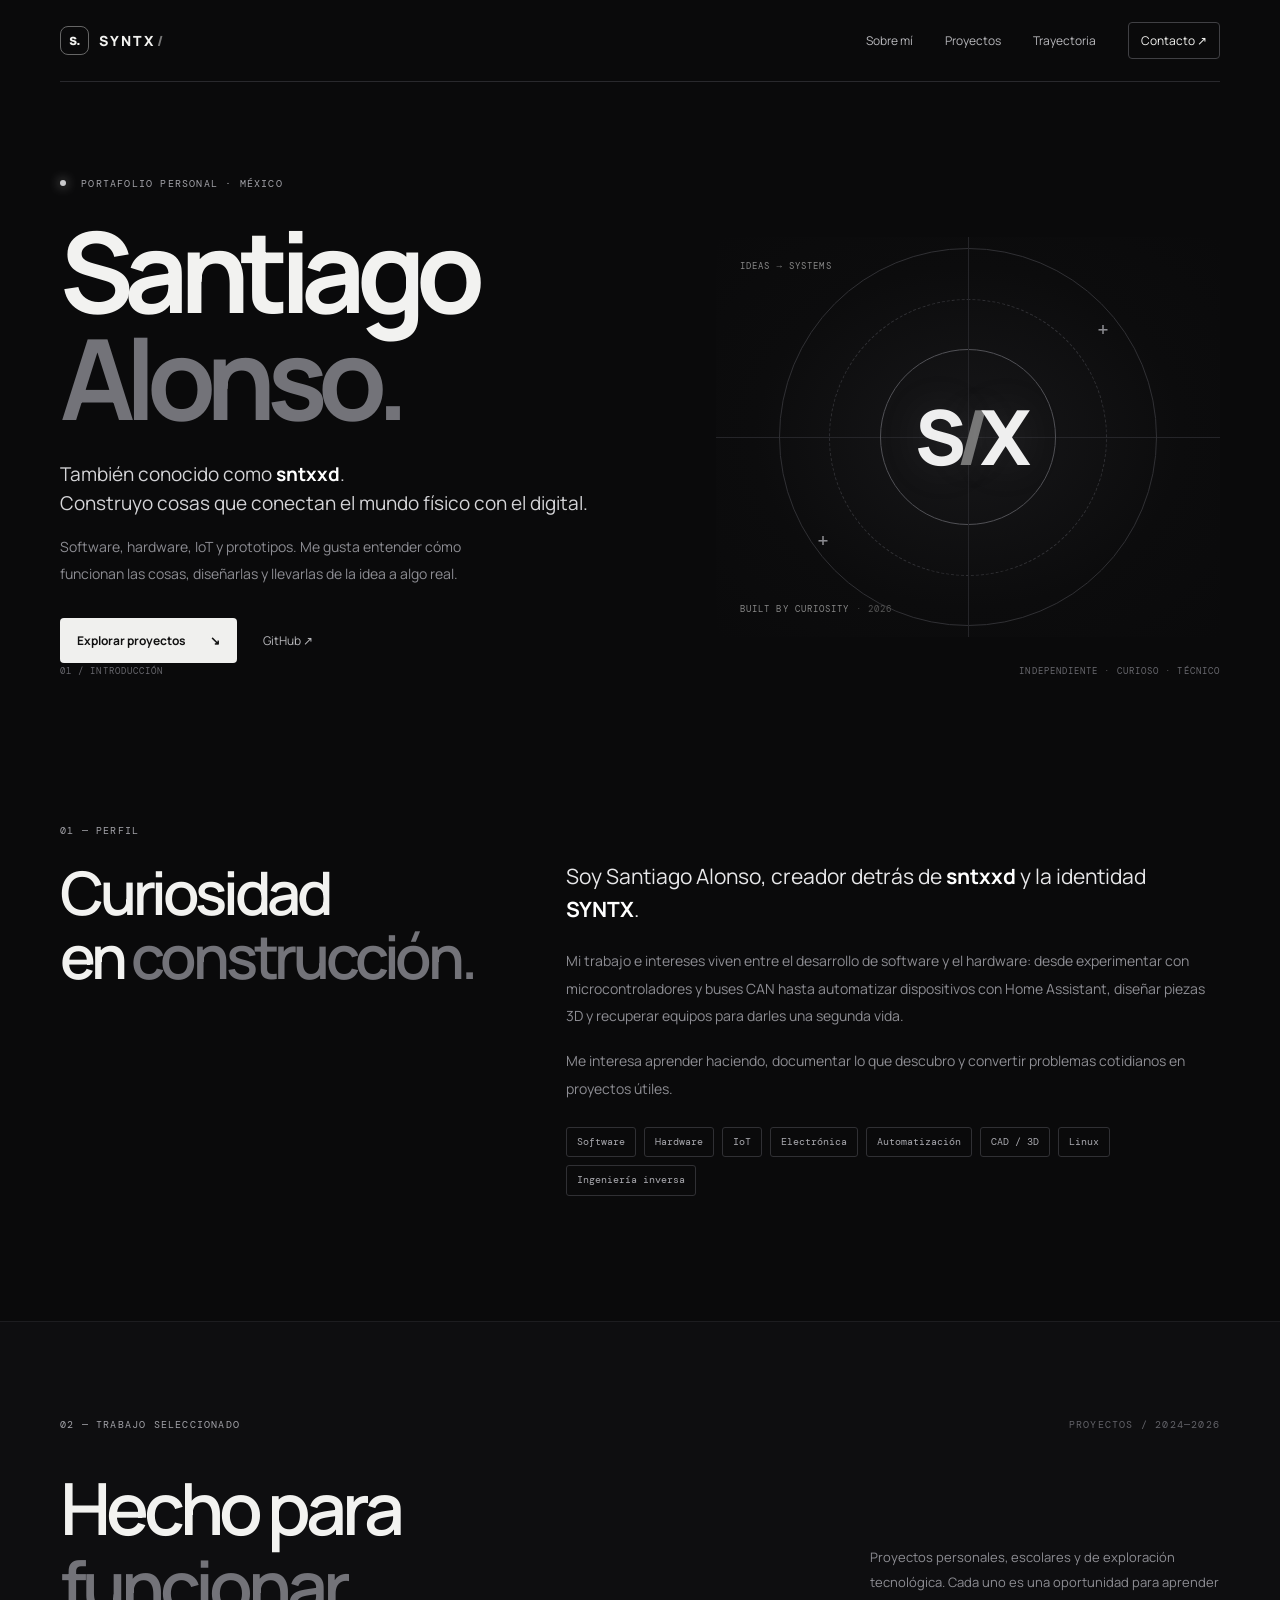
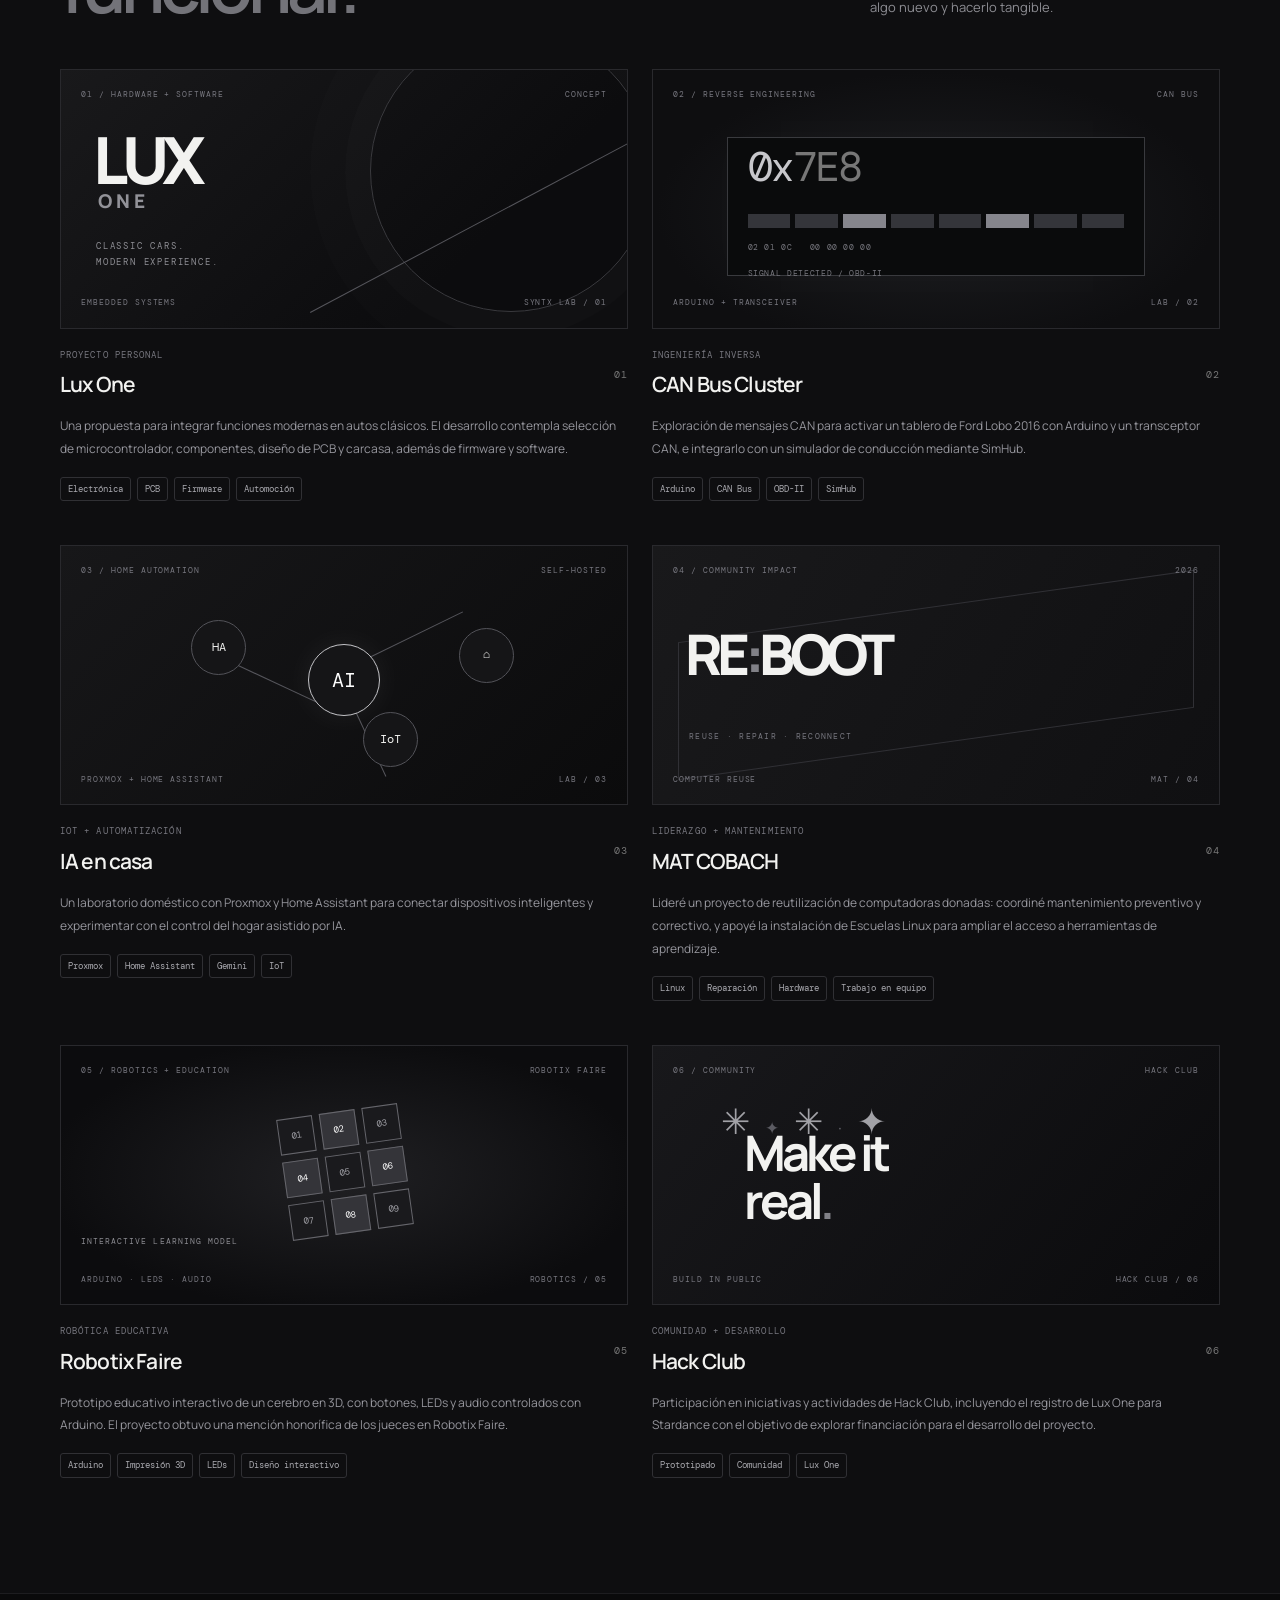
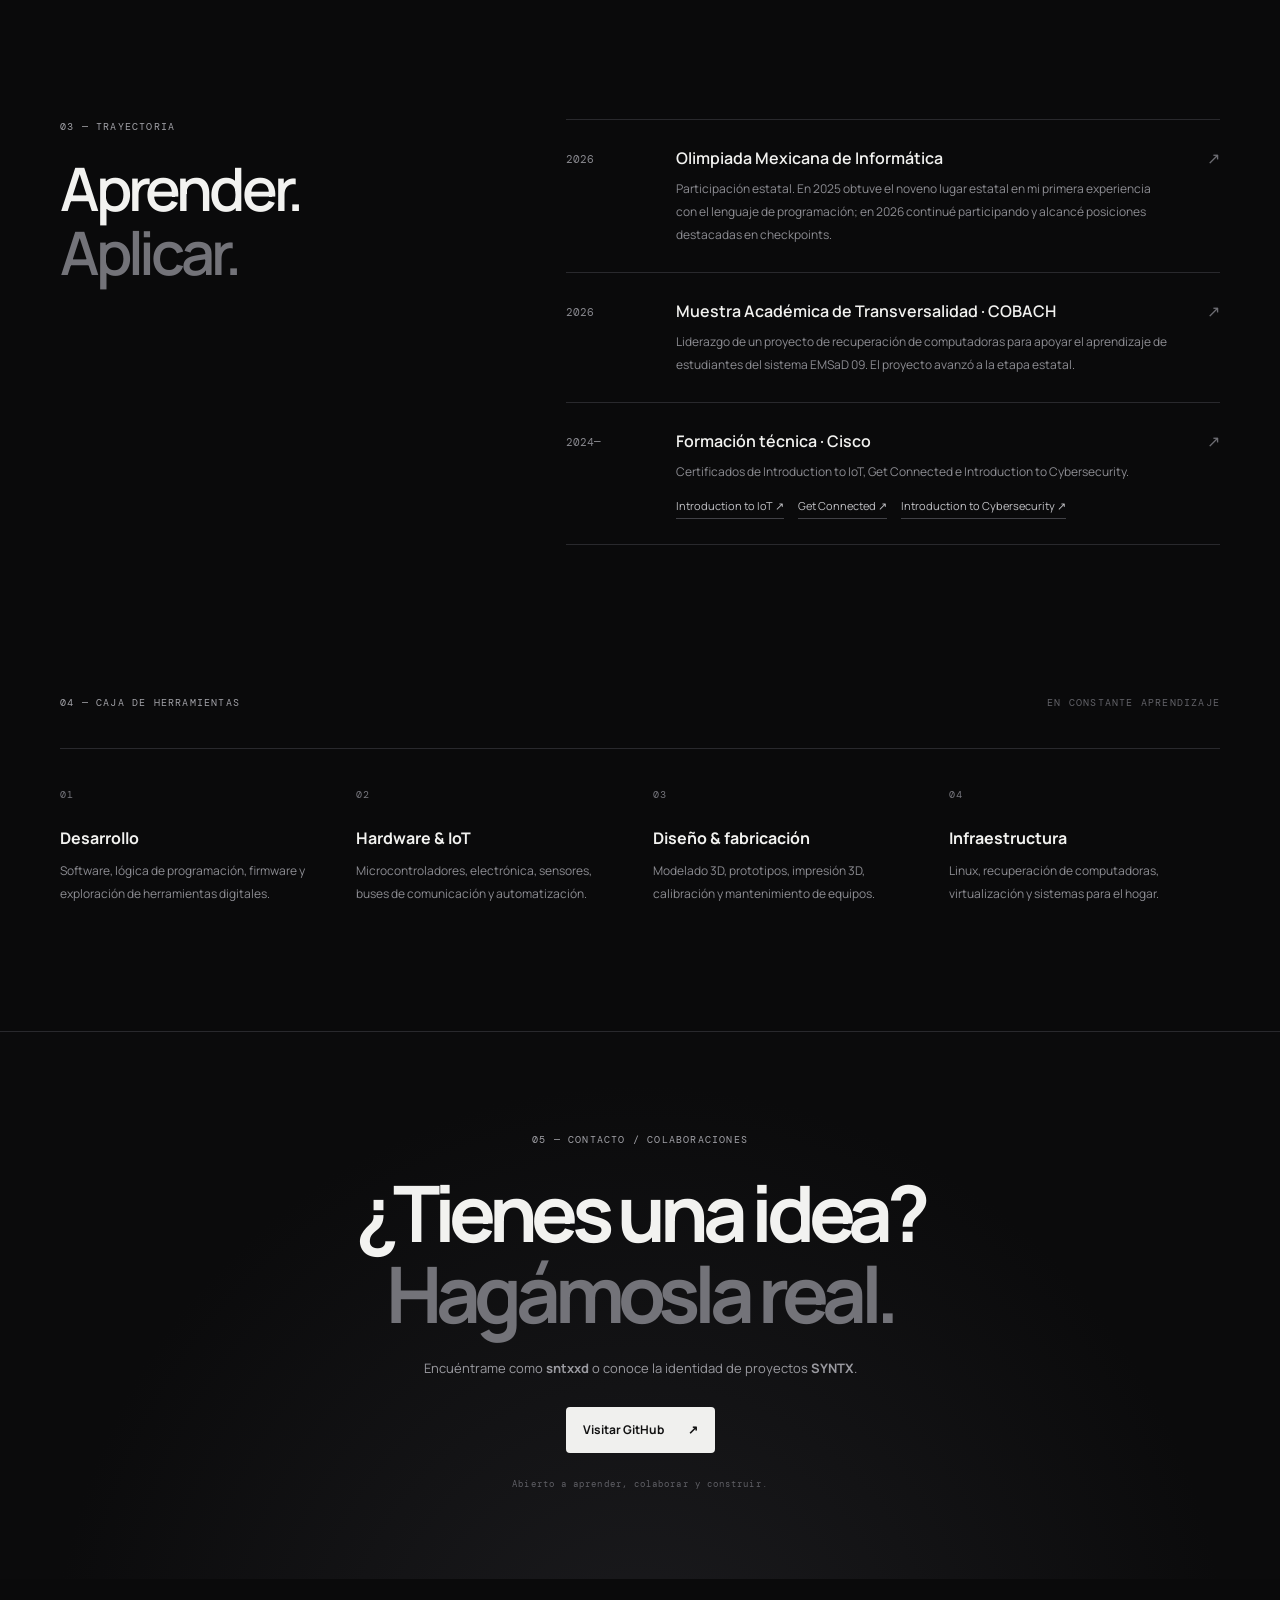
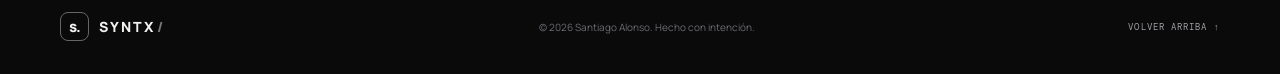
==== index.html @ 186874f9 "Add files via upload" ====
<!doctype html>
<html lang="es-MX">
<head>
  <meta charset="utf-8">
  <meta name="viewport" content="width=device-width, initial-scale=1">
  <meta name="theme-color" content="#0a0a0b">
  <meta name="color-scheme" content="dark">
  <title>Santiago Alonso — SNTXXD · SYNTX | Tecnología, software y hardware</title>
  <meta name="description" content="Portafolio oficial de Santiago Alonso, conocido como sntxxd y fundador de SYNTX. Proyectos de desarrollo, IoT, electrónica, hardware, impresión 3D, automatización e ingeniería inversa.">
  <meta name="keywords" content="Santiago Alonso, Santiago Alonso México, sntxxd, SYNTX, portafolio Santiago Alonso, desarrollador, IoT, electrónica, hardware, software, impresión 3D, ingeniería inversa, Lux One, Hack Club, Olimpiada Mexicana de Informática">
  <meta name="author" content="Santiago Alonso">
  <meta name="robots" content="index, follow, max-image-preview:large">
  <meta property="og:type" content="website">
  <meta property="og:locale" content="es_MX">
  <meta property="og:title" content="Santiago Alonso — SNTXXD · SYNTX">
  <meta property="og:description" content="Proyectos de software, hardware, IoT, electrónica, automatización e impresión 3D.">
  <meta property="og:image" content="assets/mat-cobach.jpg">
  <meta name="twitter:card" content="summary_large_image">
  <link rel="icon" href="favicon.svg" type="image/svg+xml">
  <link rel="stylesheet" href="styles.css">
  <script type="application/ld+json">
  {
    "@context": "https://schema.org",
    "@type": "Person",
    "name": "Santiago Alonso",
    "alternateName": ["sntxxd", "SNTXXD"],
    "description": "Creador y desarrollador interesado en software, hardware, IoT, electrónica, automatización, impresión 3D e ingeniería inversa. Asociado con la marca SYNTX.",
    "knowsAbout": ["Desarrollo de software", "Hardware", "Internet of Things", "Electrónica", "Automatización", "Impresión 3D", "Diseño 3D", "Ingeniería inversa", "Ciberseguridad", "Linux", "Home Assistant"],
    "sameAs": ["https://github.com/sntxxd"]
  }
  </script>
</head>
<body>
  <a class="skip-link" href="#contenido">Saltar al contenido</a>
  <header class="topbar wrap">
    <a class="brand" href="#inicio" aria-label="SYNTX, inicio"><span class="brand-mark">s.</span><span>SYNTX<span class="brand-dot">/</span></span></a>
    <nav aria-label="Navegación principal">
      <a href="#sobre-mi">Sobre mí</a><a href="#proyectos">Proyectos</a><a href="#trayectoria">Trayectoria</a><a href="#contacto" class="nav-contact">Contacto <span aria-hidden="true">↗</span></a>
    </nav>
  </header>

  <main id="contenido">
    <section class="hero wrap" id="inicio">
      <div class="hero-copy">
        <p class="eyebrow"><span class="status-dot"></span> PORTAFOLIO PERSONAL · MÉXICO</p>
        <h1>Santiago<br><span>Alonso.</span></h1>
        <p class="hero-subtitle">También conocido como <strong>sntxxd</strong>.<br>Construyo cosas que conectan el mundo físico con el digital.</p>
        <p class="hero-description">Software, hardware, IoT y prototipos. Me gusta entender cómo funcionan las cosas, diseñarlas y llevarlas de la idea a algo real.</p>
        <div class="hero-actions"><a class="button button-light" href="#proyectos">Explorar proyectos <span aria-hidden="true">↘</span></a><a class="text-link" href="https://github.com/sntxxd" target="_blank" rel="me noopener noreferrer">GitHub <span aria-hidden="true">↗</span></a></div>
      </div>
      <div class="hero-art" aria-label="Identidad visual de SYNTX" role="img">
        <div class="orbit orbit-one"></div><div class="orbit orbit-two"></div><div class="orbit orbit-three"></div>
        <div class="hero-monogram">S<span>/</span>X</div><div class="art-label label-top">IDEAS → SYSTEMS</div><div class="art-label label-bottom">BUILT BY CURIOSITY<span> · 2026</span></div><div class="crosshair crosshair-a">+</div><div class="crosshair crosshair-b">+</div>
      </div>
      <div class="hero-index"><span>01 / INTRODUCCIÓN</span><span>INDEPENDIENTE · CURIOSO · TÉCNICO</span></div>
    </section>

    <section class="section wrap" id="sobre-mi">
      <div class="section-heading"><p class="eyebrow">01 — PERFIL</p><h2>Curiosidad<br>en <span>construcción.</span></h2></div>
      <div class="about-content"><p class="lead">Soy Santiago Alonso, creador detrás de <strong>sntxxd</strong> y la identidad <strong>SYNTX</strong>.</p><p>Mi trabajo e intereses viven entre el desarrollo de software y el hardware: desde experimentar con microcontroladores y buses CAN hasta automatizar dispositivos con Home Assistant, diseñar piezas 3D y recuperar equipos para darles una segunda vida.</p><p>Me interesa aprender haciendo, documentar lo que descubro y convertir problemas cotidianos en proyectos útiles.</p><div class="skill-tags"><span>Software</span><span>Hardware</span><span>IoT</span><span>Electrónica</span><span>Automatización</span><span>CAD / 3D</span><span>Linux</span><span>Ingeniería inversa</span></div></div>
    </section>

    <section class="section projects-section" id="proyectos">
      <div class="wrap">
        <div class="section-topline"><p class="eyebrow">02 — TRABAJO SELECCIONADO</p><span class="muted">PROYECTOS / 2024—2026</span></div>
        <div class="projects-intro"><h2>Hecho para<br><span>funcionar.</span></h2><p>Proyectos personales, escolares y de exploración tecnológica. Cada uno es una oportunidad para aprender algo nuevo y hacerlo tangible.</p></div>
        <div class="project-grid">
          <article class="project-card project-featured"><div class="project-visual lux-visual"><div class="visual-top"><span>01 / HARDWARE + SOFTWARE</span><span>CONCEPT</span></div><div class="lux-wordmark">LUX<span>ONE</span></div><div class="lux-line"></div><p>CLASSIC CARS.<br>MODERN EXPERIENCE.</p><div class="visual-bottom"><span>EMBEDDED SYSTEMS</span><span>SYNTX LAB / 01</span></div></div><div class="project-meta"><div><p class="project-type">PROYECTO PERSONAL</p><h3>Lux One</h3></div><span class="project-number">01</span></div><p>Una propuesta para integrar funciones modernas en autos clásicos. El desarrollo contempla selección de microcontrolador, componentes, diseño de PCB y carcasa, además de firmware y software.</p><div class="project-tags"><span>Electrónica</span><span>PCB</span><span>Firmware</span><span>Automoción</span></div></article>
          <article class="project-card"><div class="project-visual can-visual"><div class="visual-top"><span>02 / REVERSE ENGINEERING</span><span>CAN BUS</span></div><div class="can-screen"><div class="can-big">0x<span>7E8</span></div><div class="can-row"><i></i><i></i><i></i><i></i><i></i><i></i><i></i><i></i></div><div class="can-data">02 01 0C&nbsp;&nbsp; 00 00 00 00</div><div class="can-caption">SIGNAL DETECTED / OBD-II</div></div><div class="visual-bottom"><span>ARDUINO + TRANSCEIVER</span><span>LAB / 02</span></div></div><div class="project-meta"><div><p class="project-type">INGENIERÍA INVERSA</p><h3>CAN Bus Cluster</h3></div><span class="project-number">02</span></div><p>Exploración de mensajes CAN para activar un tablero de Ford Lobo 2016 con Arduino y un transceptor CAN, e integrarlo con un simulador de conducción mediante SimHub.</p><div class="project-tags"><span>Arduino</span><span>CAN Bus</span><span>OBD-II</span><span>SimHub</span></div></article>
          <article class="project-card"><div class="project-visual home-visual"><div class="visual-top"><span>03 / HOME AUTOMATION</span><span>SELF-HOSTED</span></div><div class="home-diagram"><div class="node node-main">AI</div><div class="node node-a">HA</div><div class="node node-b">⌂</div><div class="node node-c">IoT</div><div class="wire wire-a"></div><div class="wire wire-b"></div><div class="wire wire-c"></div></div><div class="visual-bottom"><span>PROXMOX + HOME ASSISTANT</span><span>LAB / 03</span></div></div><div class="project-meta"><div><p class="project-type">IOT + AUTOMATIZACIÓN</p><h3>IA en casa</h3></div><span class="project-number">03</span></div><p>Un laboratorio doméstico con Proxmox y Home Assistant para conectar dispositivos inteligentes y experimentar con el control del hogar asistido por IA.</p><div class="project-tags"><span>Proxmox</span><span>Home Assistant</span><span>Gemini</span><span>IoT</span></div></article>
          <article class="project-card"><div class="project-visual refurb-visual"><div class="visual-top"><span>04 / COMMUNITY IMPACT</span><span>2026</span></div><div class="refurb-type">RE<span>:</span>BOOT</div><div class="refurb-sub">REUSE · REPAIR · RECONNECT</div><div class="visual-bottom"><span>COMPUTER REUSE</span><span>MAT / 04</span></div></div><div class="project-meta"><div><p class="project-type">LIDERAZGO + MANTENIMIENTO</p><h3>MAT COBACH</h3></div><span class="project-number">04</span></div><p>Lideré un proyecto de reutilización de computadoras donadas: coordiné mantenimiento preventivo y correctivo, y apoyé la instalación de Escuelas Linux para ampliar el acceso a herramientas de aprendizaje.</p><div class="project-tags"><span>Linux</span><span>Reparación</span><span>Hardware</span><span>Trabajo en equipo</span></div></article>
          <article class="project-card"><div class="project-visual robot-visual"><div class="visual-top"><span>05 / ROBOTICS + EDUCATION</span><span>ROBOTIX FAIRE</span></div><div class="brain-grid"><span>01</span><span>02</span><span>03</span><span>04</span><span>05</span><span>06</span><span>07</span><span>08</span><span>09</span></div><div class="robot-caption">INTERACTIVE LEARNING MODEL</div><div class="visual-bottom"><span>ARDUINO · LEDS · AUDIO</span><span>ROBOTICS / 05</span></div></div><div class="project-meta"><div><p class="project-type">ROBÓTICA EDUCATIVA</p><h3>Robotix Faire</h3></div><span class="project-number">05</span></div><p>Prototipo educativo interactivo de un cerebro en 3D, con botones, LEDs y audio controlados con Arduino. El proyecto obtuvo una mención honorífica de los jueces en Robotix Faire.</p><div class="project-tags"><span>Arduino</span><span>Impresión 3D</span><span>LEDs</span><span>Diseño interactivo</span></div></article>
          <article class="project-card"><div class="project-visual stardance-visual"><div class="visual-top"><span>06 / COMMUNITY</span><span>HACK CLUB</span></div><div class="starfield">✳<span>✦</span>✳<span>·</span>✦</div><div class="stardance-title">Make it<br>real<span>.</span></div><div class="visual-bottom"><span>BUILD IN PUBLIC</span><span>HACK CLUB / 06</span></div></div><div class="project-meta"><div><p class="project-type">COMUNIDAD + DESARROLLO</p><h3>Hack Club</h3></div><span class="project-number">06</span></div><p>Participación en iniciativas y actividades de Hack Club, incluyendo el registro de Lux One para Stardance con el objetivo de explorar financiación para el desarrollo del proyecto.</p><div class="project-tags"><span>Prototipado</span><span>Comunidad</span><span>Lux One</span></div></article>
        </div>
      </div>
    </section>

    <section class="section wrap" id="trayectoria">
      <div class="section-heading"><p class="eyebrow">03 — TRAYECTORIA</p><h2>Aprender.<br><span>Aplicar.</span></h2></div>
      <div class="timeline">
        <article class="timeline-item"><time>2026</time><div><h3>Olimpiada Mexicana de Informática</h3><p>Participación estatal. En 2025 obtuve el noveno lugar estatal en mi primera experiencia con el lenguaje de programación; en 2026 continué participando y alcancé posiciones destacadas en checkpoints.</p></div><span class="timeline-mark">↗</span></article>
        <article class="timeline-item"><time>2026</time><div><h3>Muestra Académica de Transversalidad · COBACH</h3><p>Liderazgo de un proyecto de recuperación de computadoras para apoyar el aprendizaje de estudiantes del sistema EMSaD 09. El proyecto avanzó a la etapa estatal.</p></div><span class="timeline-mark">↗</span></article>
        <article class="timeline-item"><time>2024—</time><div><h3>Formación técnica · Cisco</h3><p>Certificados de Introduction to IoT, Get Connected e Introduction to Cybersecurity.</p><div class="certificate-links"><a href="assets/certificates/cisco-introduction-to-iot.pdf" target="_blank" rel="noopener">Introduction to IoT ↗</a><a href="assets/certificates/cisco-get-connected.pdf" target="_blank" rel="noopener">Get Connected ↗</a><a href="assets/certificates/cisco-introduction-to-cybersecurity.pdf" target="_blank" rel="noopener">Introduction to Cybersecurity ↗</a></div></div><span class="timeline-mark">↗</span></article>
      </div>
    </section>

    <section class="section wrap capabilities" id="enfoque"><div class="section-topline"><p class="eyebrow">04 — CAJA DE HERRAMIENTAS</p><span class="muted">EN CONSTANTE APRENDIZAJE</span></div><div class="capability-grid"><div><span class="cap-number">01</span><h3>Desarrollo</h3><p>Software, lógica de programación, firmware y exploración de herramientas digitales.</p></div><div><span class="cap-number">02</span><h3>Hardware & IoT</h3><p>Microcontroladores, electrónica, sensores, buses de comunicación y automatización.</p></div><div><span class="cap-number">03</span><h3>Diseño & fabricación</h3><p>Modelado 3D, prototipos, impresión 3D, calibración y mantenimiento de equipos.</p></div><div><span class="cap-number">04</span><h3>Infraestructura</h3><p>Linux, recuperación de computadoras, virtualización y sistemas para el hogar.</p></div></div></section>

    <section class="contact-section" id="contacto"><div class="wrap contact-inner"><p class="eyebrow">05 — CONTACTO / COLABORACIONES</p><h2>¿Tienes una idea?<br><span>Hagámosla real.</span></h2><p>Encuéntrame como <strong>sntxxd</strong> o conoce la identidad de proyectos <strong>SYNTX</strong>.</p><a class="button button-light" href="https://github.com/sntxxd" target="_blank" rel="me noopener noreferrer">Visitar GitHub <span aria-hidden="true">↗</span></a><p class="contact-note">Abierto a aprender, colaborar y construir.</p></div></section>
  </main>
  <footer class="footer wrap"><a class="brand" href="#inicio"><span class="brand-mark">s.</span><span>SYNTX<span class="brand-dot">/</span></span></a><p>© <span id="year">2026</span> Santiago Alonso. Hecho con intención.</p><a href="#inicio" class="back-top">VOLVER ARRIBA ↑</a></footer>
  <script src="script.js" defer></script>
</body>
</html>
---- styles.css ----
@import url('https://fonts.googleapis.com/css2?family=DM+Mono:wght@400;500&family=Manrope:wght@400;500;600;700;800&display=swap');
:root{--bg:#0a0a0b;--panel:#111113;--panel2:#161618;--line:#29292d;--text:#f2f2f0;--muted:#8d8d93;--soft:#b8b8bc;--white:#fff;--mono:'DM Mono',monospace;--sans:'Manrope',Arial,sans-serif;--max:1160px}*{box-sizing:border-box}html{scroll-behavior:smooth;scroll-padding-top:88px}body{margin:0;background:var(--bg);color:var(--text);font-family:var(--sans);line-height:1.65;-webkit-font-smoothing:antialiased}a{color:inherit;text-decoration:none}a:focus-visible{outline:2px solid #fff;outline-offset:5px}.wrap{width:min(var(--max),calc(100% - 64px));margin-inline:auto}.skip-link{position:absolute;left:-9999px;top:0;background:#fff;color:#000;padding:10px}.skip-link:focus{left:12px;z-index:100}.topbar{height:82px;display:flex;align-items:center;justify-content:space-between;border-bottom:1px solid var(--line)}.brand{display:inline-flex;align-items:center;gap:10px;font-weight:800;letter-spacing:.14em;font-size:14px}.brand-mark{display:grid;place-items:center;width:29px;height:29px;border:1px solid #666;border-radius:8px;font-size:15px;letter-spacing:-.08em}.brand-dot{color:#777;margin-left:2px}.topbar nav{display:flex;align-items:center;gap:32px;font-size:12px;color:var(--soft)}.topbar nav a{transition:color .2s}.topbar nav a:hover,.text-link:hover,.certificate-links a:hover{color:#fff}.topbar .nav-contact{border:1px solid #404044;border-radius:4px;padding:8px 12px;color:var(--text)}.hero{min-height:610px;padding-top:94px;position:relative;display:grid;grid-template-columns:1.1fr .9fr;align-items:center;gap:40px}.hero-copy{position:relative;z-index:2;padding-bottom:35px}.eyebrow,.muted,.hero-index,.art-label,.visual-top,.visual-bottom,.project-type,.project-number,.cap-number,.back-top,.contact-note{font-family:var(--mono);font-size:10px;letter-spacing:.12em}.eyebrow{color:#a2a2a8;margin:0 0 24px}.status-dot{display:inline-block;width:6px;height:6px;border-radius:50%;background:#c9c9cb;margin:0 8px 1px 0;box-shadow:0 0 12px #aaa}.hero h1{font-size:clamp(64px,9vw,112px);letter-spacing:-.085em;line-height:.96;margin:0 0 28px;font-weight:700}.hero h1 span,.section h2 span,.contact-inner h2 span{color:#737379}.hero-subtitle{font-size:19px;line-height:1.55;color:#d4d4d7;margin:0 0 16px}.hero-subtitle strong{color:#fff}.hero-description{max-width:440px;color:var(--muted);font-size:14px;line-height:1.9;margin:0}.hero-actions{display:flex;align-items:center;gap:26px;margin-top:30px}.button{display:inline-flex;align-items:center;gap:24px;padding:13px 17px;border-radius:4px;font-size:12px;font-weight:700;transition:transform .2s,background .2s}.button:hover{transform:translateY(-2px)}.button-light{background:#f0f0ee;color:#111}.button-light:hover{background:#fff}.text-link{font-size:12px;color:#b9b9bd}.hero-art{height:400px;position:relative;display:grid;place-items:center;overflow:hidden;background:radial-gradient(ellipse at center,#171719 0%,#0c0c0d 60%,#0a0a0b 100%)}.hero-art:before,.hero-art:after{content:'';position:absolute;background:#252529}.hero-art:before{height:1px;left:0;right:0;top:50%}.hero-art:after{width:1px;top:0;bottom:0;left:50%}.orbit{position:absolute;border:1px solid #303034;border-radius:50%;aspect-ratio:1}.orbit-one{width:75%}.orbit-two{width:55%;border-style:dashed;animation:spin 70s linear infinite}.orbit-three{width:35%;border-color:#515156}.hero-monogram{font-size:76px;letter-spacing:-.13em;font-weight:800;z-index:1;color:#efefef;text-shadow:0 0 45px #aaa2}.hero-monogram span{color:#777}.art-label{position:absolute;color:#888;z-index:2;font-size:9px}.label-top{top:22px;left:24px}.label-bottom{bottom:20px;left:24px}.label-bottom span{color:#555}.crosshair{position:absolute;color:#8a8a90;font-family:var(--mono);font-size:20px}.crosshair-a{top:19%;right:22%}.crosshair-b{bottom:20%;left:20%}.hero-index{position:absolute;bottom:20px;left:0;right:0;display:flex;justify-content:space-between;color:#68686e;font-size:9px}.section{padding-top:125px;padding-bottom:125px;display:grid;grid-template-columns:.8fr 1.2fr;gap:70px}.section-heading h2,.projects-intro h2{font-size:clamp(40px,5vw,60px);letter-spacing:-.07em;line-height:1.07;margin:0;font-weight:600}.section-heading .eyebrow{margin-bottom:20px}.about-content{padding-top:37px;max-width:660px}.about-content p{color:var(--muted);font-size:14px;line-height:1.95;margin:0 0 18px}.about-content .lead{font-size:21px;line-height:1.55;color:#e7e7e9;margin-bottom:22px}.about-content strong{color:#fff}.skill-tags,.project-tags{display:flex;flex-wrap:wrap;gap:8px;margin-top:25px}.skill-tags span,.project-tags span{border:1px solid #303034;border-radius:3px;padding:6px 10px;font-family:var(--mono);font-size:10px;color:#a9a9af}.projects-section{display:block;padding-top:95px;padding-bottom:115px;background:#0e0e10;border-top:1px solid #1d1d20;border-bottom:1px solid #1d1d20}.section-topline{display:flex;justify-content:space-between;align-items:center;margin-bottom:36px}.section-topline .eyebrow{margin:0}.muted{color:#626268}.projects-intro{display:flex;justify-content:space-between;align-items:end;gap:40px;margin-bottom:45px}.projects-intro h2{font-size:clamp(48px,6vw,72px)}.projects-intro p{max-width:350px;color:var(--muted);font-size:13px;line-height:1.9;margin:0 0 4px}.project-grid{display:grid;grid-template-columns:repeat(2,minmax(0,1fr));gap:44px 24px}.project-card{min-width:0}.project-visual{height:260px;background:#141416;border:1px solid #29292d;position:relative;overflow:hidden;padding:18px 20px;display:flex;flex-direction:column;justify-content:space-between}.visual-top,.visual-bottom{display:flex;justify-content:space-between;gap:10px;color:#77777f;font-size:8px;position:relative;z-index:2}.lux-visual{background:linear-gradient(135deg,#19191b,#0c0c0e 72%)}.lux-visual:before{content:'';position:absolute;width:280px;height:280px;border:1px solid #3a3a3e;border-radius:50%;right:-25px;top:-40px;box-shadow:0 0 0 25px #ffffff03,0 0 0 60px #ffffff02}.lux-wordmark{font-size:65px;font-weight:800;letter-spacing:-.1em;margin-left:12px;line-height:1}.lux-wordmark span{font-size:19px;letter-spacing:.2em;display:block;color:#929298;margin-left:5px}.lux-visual>p{font-family:var(--mono);font-size:9px;letter-spacing:.2em;line-height:1.8;color:#8e8e94;margin:0 0 0 15px}.lux-line{position:absolute;left:40%;right:-10%;height:1px;top:58%;background:#55555b;transform:rotate(-28deg)}.project-meta{display:flex;align-items:center;justify-content:space-between;margin-top:19px}.project-type{color:#77777f;font-size:9px;margin:0 0 5px}.project-meta h3{font-size:21px;letter-spacing:-.04em;margin:0;font-weight:600}.project-number{color:#777;font-size:10px}.project-card>p{font-size:12px;line-height:1.9;color:#96969d;margin:13px 0 0}.project-tags{margin-top:16px;gap:6px}.project-tags span{font-size:9px;padding:4px 7px}.can-visual{background:radial-gradient(ellipse at 50% 55%,#1c1d20,#0e0e10 70%)}.can-screen{position:absolute;left:13%;right:13%;top:26%;bottom:20%;border:1px solid #393a3e;background:#0a0b0c;padding:20px;display:flex;flex-direction:column;justify-content:center;gap:13px;box-shadow:0 0 35px #ffffff05}.can-big{font-family:var(--mono);font-size:42px;letter-spacing:-.06em;color:#c7c7cb}.can-big span{color:#777}.can-row{display:flex;gap:5px}.can-row i{height:14px;flex:1;background:#34353a}.can-row i:nth-child(3n){background:#85858c}.can-data,.can-caption{font-family:var(--mono);font-size:8px;color:#77777e;letter-spacing:.08em}.home-visual{background:linear-gradient(135deg,#171719,#0b0b0c)}.home-diagram{position:absolute;inset:40px 0 30px;display:grid;place-items:center}.node{position:absolute;width:55px;height:55px;border:1px solid #535359;border-radius:50%;display:grid;place-items:center;background:#151517;font-family:var(--mono);font-size:12px;z-index:2}.node-main{width:72px;height:72px;border-color:#c3c3c7;color:#fff;font-size:20px;box-shadow:0 0 30px #ffffff10}.node-a{top:18%;left:23%}.node-b{top:22%;right:20%}.node-c{bottom:4%;right:37%}.wire{position:absolute;height:1px;background:#55555b;transform-origin:left center}.wire-a{width:115px;top:41%;left:31%;transform:rotate(25deg)}.wire-b{width:120px;top:41%;left:52%;transform:rotate(-26deg)}.wire-c{width:85px;top:60%;left:51%;transform:rotate(65deg)}.refurb-visual{background:linear-gradient(120deg,#19191b,#101012)}.refurb-visual:after{content:'';position:absolute;inset:60px 25px;border:1px solid #303035;transform:skewY(-8deg)}.refurb-type{font-size:56px;font-weight:800;letter-spacing:-.1em;z-index:1;margin-left:12px}.refurb-type span,.stardance-title span{color:#818187}.refurb-sub{font-family:var(--mono);font-size:8px;letter-spacing:.16em;color:#77777f;z-index:1;margin-left:16px}.robot-visual{background:radial-gradient(ellipse at center,#202023,#0c0c0e 75%)}.brain-grid{display:grid;grid-template-columns:repeat(3,36px);gap:7px;align-self:center;position:absolute;top:25%;left:calc(50% - 60px);transform:rotate(-8deg)}.brain-grid span{width:36px;height:36px;border:1px solid #66666c;display:grid;place-items:center;font-family:var(--mono);font-size:9px;color:#a4a4aa;background:#1a1a1d}.brain-grid span:nth-child(2n){background:#343439;color:#fff}.robot-caption{position:absolute;left:20px;bottom:56px;font-family:var(--mono);font-size:8px;letter-spacing:.13em;color:#8b8b91}.stardance-visual{background:linear-gradient(130deg,#18181b,#0b0b0d)}.starfield{position:absolute;left:12%;top:18%;font-size:35px;color:#a1a1a6;letter-spacing:15px}.starfield span{font-size:17px;color:#5b5b62}.stardance-title{position:absolute;top:32%;left:16%;font-size:49px;line-height:.98;letter-spacing:-.08em;font-weight:700}.timeline{border-top:1px solid var(--line)}.timeline-item{display:grid;grid-template-columns:90px 1fr 30px;gap:20px;padding:25px 0;border-bottom:1px solid var(--line);align-items:start}.timeline-item time{font-family:var(--mono);font-size:11px;color:#88888e;padding-top:5px}.timeline-item h3{font-size:16px;margin:0 0 7px;font-weight:600}.timeline-item p{color:var(--muted);font-size:12px;line-height:1.9;margin:0;max-width:650px}.timeline-mark{color:#6d6d73;text-align:right}.certificate-links{display:flex;flex-wrap:wrap;gap:14px;margin-top:13px}.certificate-links a{font-size:11px;color:#c2c2c6;border-bottom:1px solid #414146;padding-bottom:3px}.capabilities{display:block;padding-top:25px;padding-bottom:125px}.capability-grid{display:grid;grid-template-columns:repeat(4,1fr);gap:25px;border-top:1px solid var(--line);padding-top:30px}.capability-grid>div{padding-right:10px}.cap-number{color:#77777e}.capability-grid h3{font-size:16px;margin:20px 0 9px}.capability-grid p{font-size:12px;color:var(--muted);line-height:1.9;margin:0}.contact-section{border-top:1px solid #29292d;background:radial-gradient(ellipse at 50% 120%,#1b1b1e,#0b0b0c 65%);padding:100px 0 88px;text-align:center}.contact-inner h2{font-size:clamp(43px,7vw,78px);letter-spacing:-.08em;line-height:1.05;margin:0 0 23px}.contact-inner>p:not(.eyebrow):not(.contact-note){color:#9a9aa0;font-size:13px;margin:0 auto 27px}.contact-inner .eyebrow{margin-bottom:23px}.contact-note{color:#606066;margin:24px 0 0;font-size:9px}.footer{min-height:95px;display:flex;align-items:center;justify-content:space-between;gap:20px}.footer p{font-size:10px;color:#6c6c72}.back-top{font-size:9px;color:#a0a0a6}@keyframes spin{to{transform:rotate(360deg)}}@media(max-width:760px){.wrap{width:min(100% - 36px,var(--max))}.topbar{height:72px}.topbar nav{gap:14px}.topbar nav a{font-size:11px}.topbar nav a:nth-child(2){display:none}.hero{padding-top:65px;min-height:auto;grid-template-columns:1fr;gap:5px;padding-bottom:70px}.hero h1{font-size:clamp(68px,16vw,100px)}.hero-art{height:310px;grid-row:2}.hero-index{bottom:18px}.hero-index span:last-child{display:none}.section{padding-top:85px;padding-bottom:85px;grid-template-columns:1fr;gap:25px}.about-content{padding-top:0}.projects-section{padding-top:70px;padding-bottom:80px}.projects-intro{align-items:start;flex-direction:column;gap:17px}.project-grid{gap:36px 15px}.project-visual{height:220px;padding:14px}.lux-wordmark{font-size:54px}.can-screen{padding:12px;left:8%;right:8%}.can-big{font-size:34px}.refurb-type{font-size:45px}.stardance-title{font-size:42px}.project-meta h3{font-size:18px}.capability-grid{grid-template-columns:repeat(2,1fr);row-gap:35px}.capabilities{padding-bottom:85px}.contact-section{padding:80px 0}.footer{flex-wrap:wrap;padding-block:24px}.footer p{order:3;width:100%;margin:0}.timeline-item{grid-template-columns:65px 1fr 15px;gap:12px}}@media(max-width:480px){.topbar nav{gap:12px}.topbar nav a:first-child{display:none}.topbar .nav-contact{padding:7px 9px}.hero-subtitle{font-size:17px}.hero-art{height:265px}.hero-index{font-size:8px}.project-grid{grid-template-columns:1fr;gap:42px}.project-visual{height:250px}.project-card>p{font-size:13px}.section-topline{align-items:flex-start;gap:15px}.section-topline .muted{font-size:8px;text-align:right}.timeline-item{grid-template-columns:52px 1fr;gap:10px}.timeline-mark{display:none}.timeline-item h3{font-size:14px}.certificate-links{flex-direction:column;align-items:flex-start;gap:9px}.capability-grid{gap:30px 18px}.capability-grid h3{font-size:14px}.capability-grid p{font-size:11px}.footer{gap:12px}.back-top{font-size:8px}}@media(prefers-reduced-motion:reduce){html{scroll-behavior:auto}*,*:before,*:after{animation-duration:.01ms!important;animation-iteration-count:1!important;transition-duration:.01ms!important}}
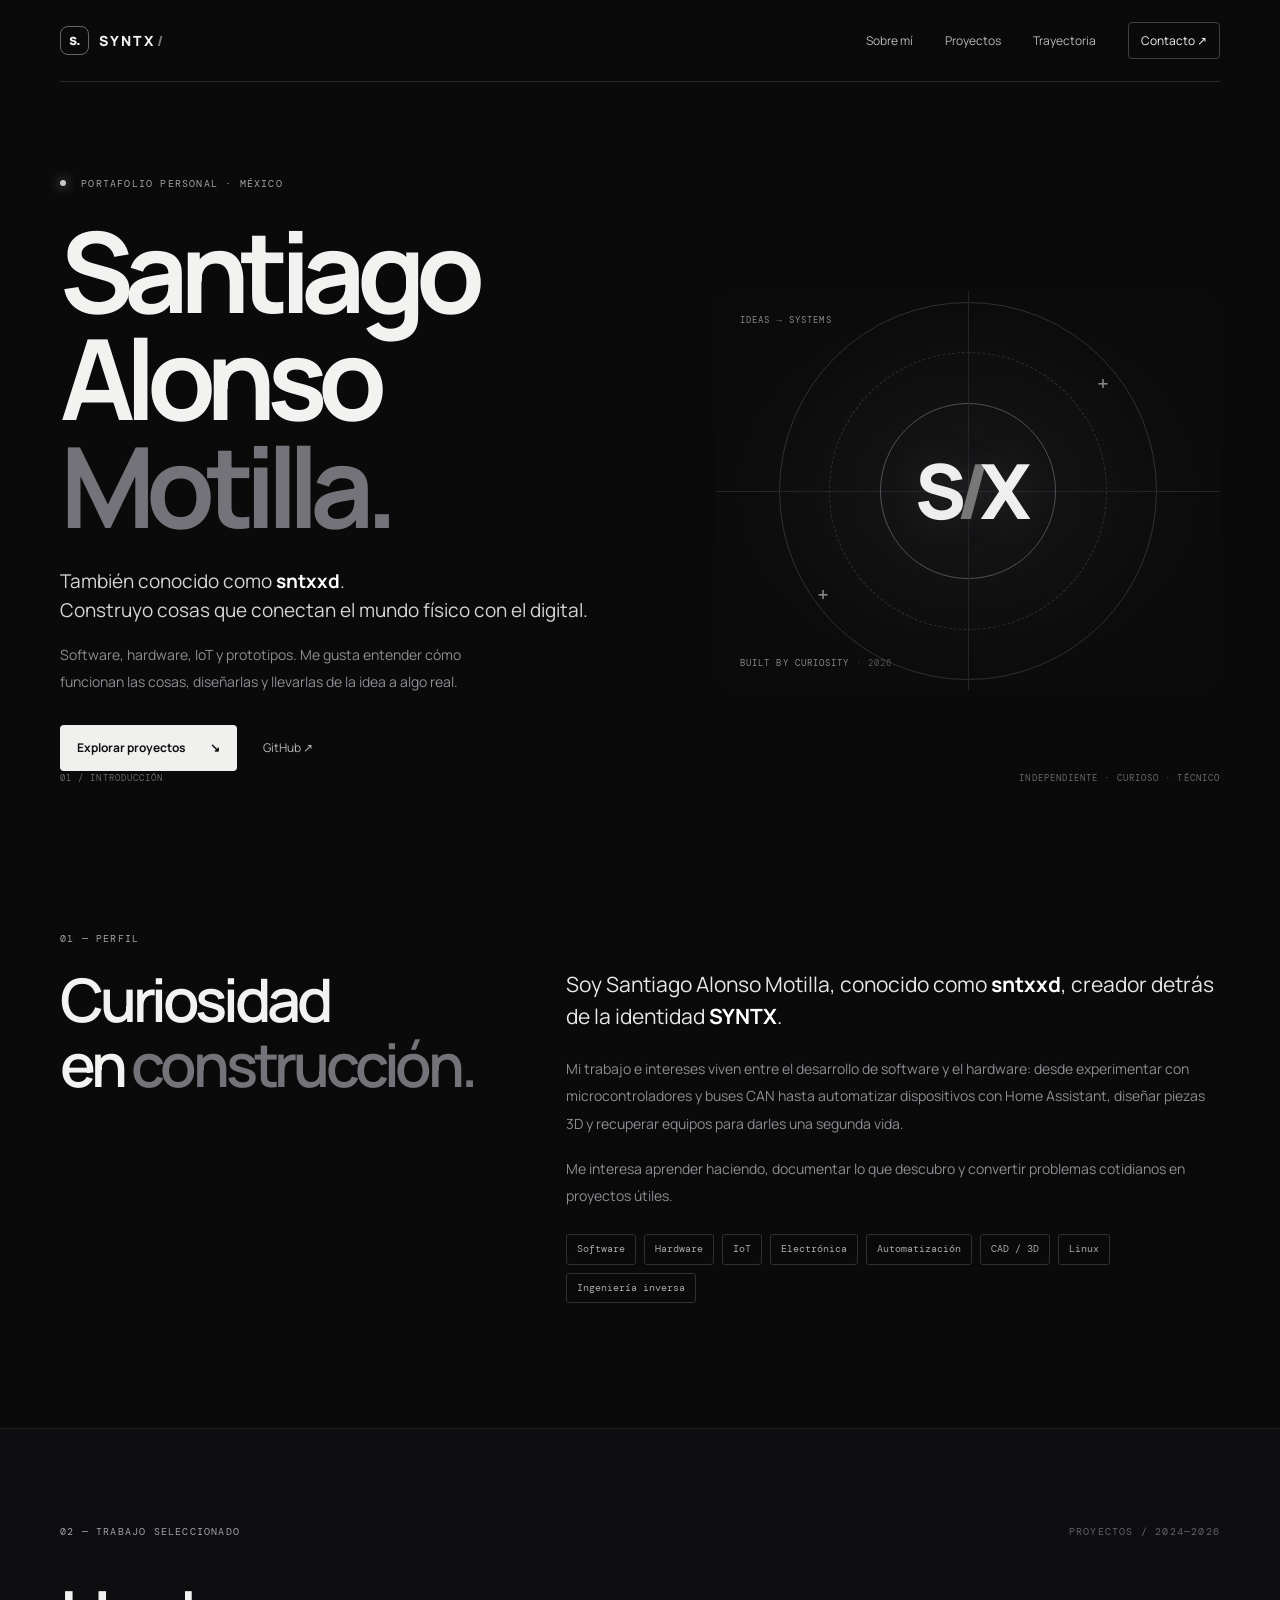
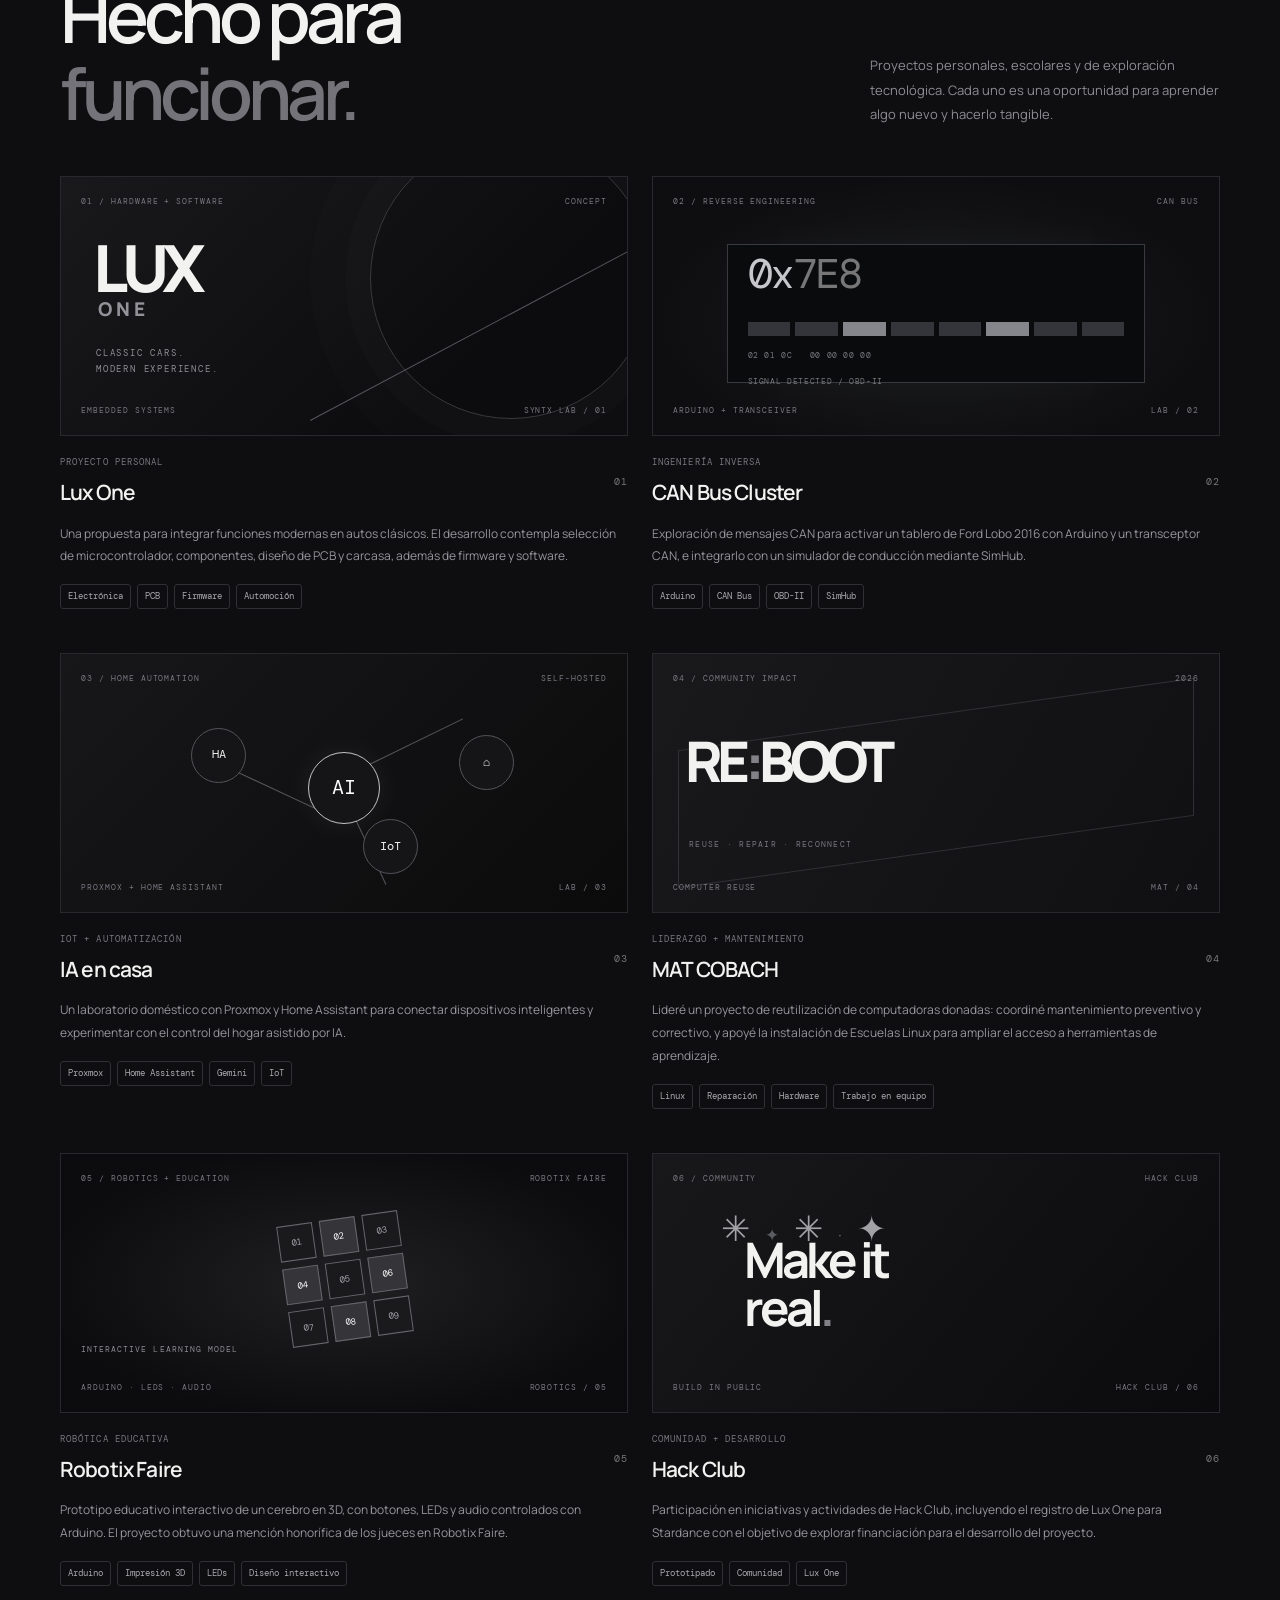
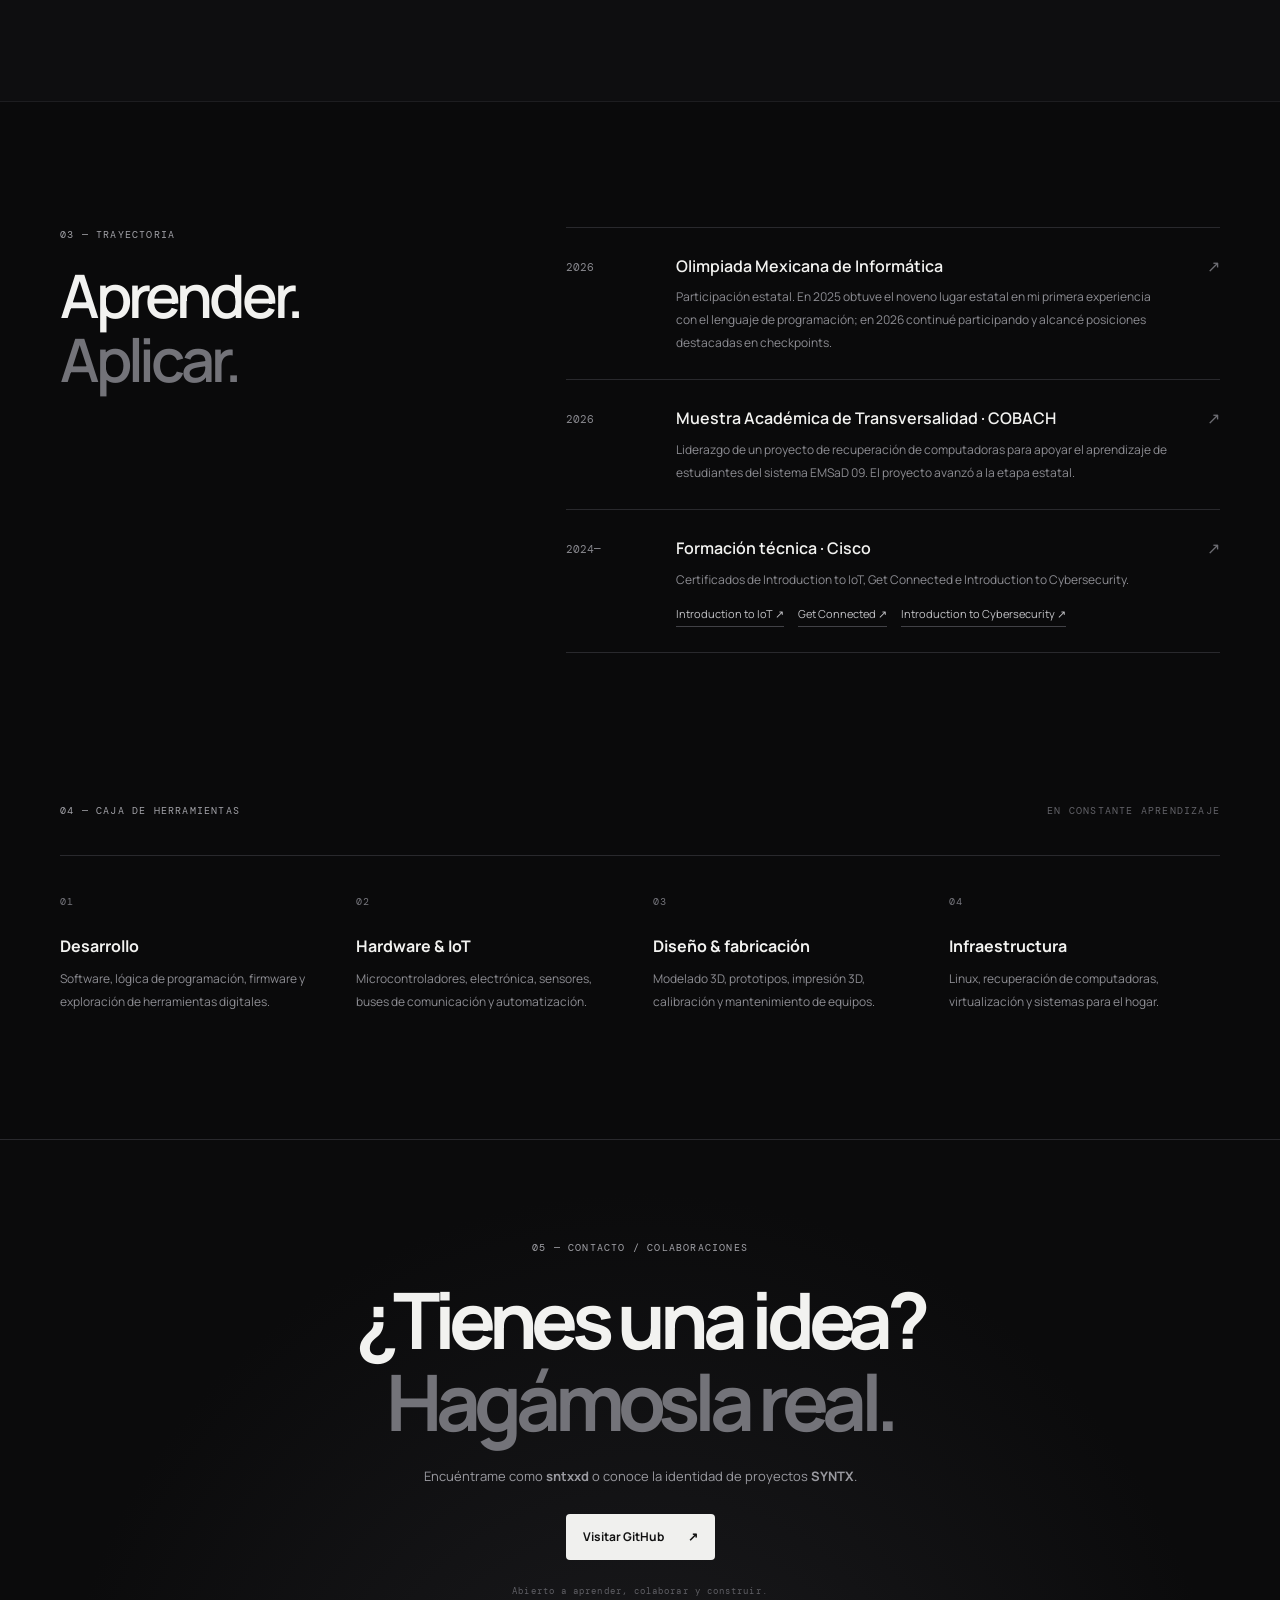
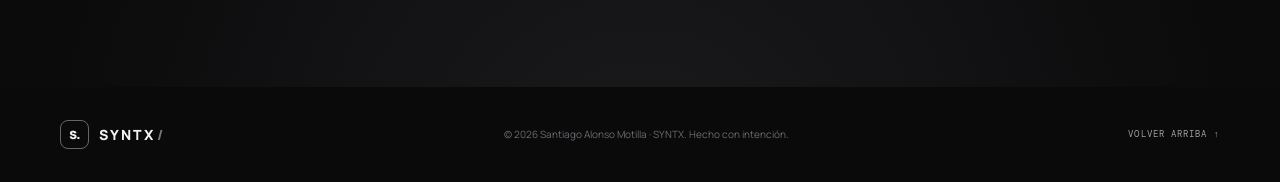
==== commit d5bc3f20: "Add files via upload" ====
--- a/index.html
+++ b/index.html
@@ -5,15 +5,17 @@
   <meta name="viewport" content="width=device-width, initial-scale=1">
   <meta name="theme-color" content="#0a0a0b">
   <meta name="color-scheme" content="dark">
-  <title>Santiago Alonso — SNTXXD · SYNTX | Tecnología, software y hardware</title>
-  <meta name="description" content="Portafolio oficial de Santiago Alonso, conocido como sntxxd y fundador de SYNTX. Proyectos de desarrollo, IoT, electrónica, hardware, impresión 3D, automatización e ingeniería inversa.">
-  <meta name="keywords" content="Santiago Alonso, Santiago Alonso México, sntxxd, SYNTX, portafolio Santiago Alonso, desarrollador, IoT, electrónica, hardware, software, impresión 3D, ingeniería inversa, Lux One, Hack Club, Olimpiada Mexicana de Informática">
-  <meta name="author" content="Santiago Alonso">
+  <title>Santiago Alonso Motilla (@sntxxd) | SYNTX — Portafolio tecnológico</title>
+  <meta name="description" content="Portafolio de Santiago Alonso Motilla, conocido como sntxxd y creador de SYNTX. Proyectos de software, hardware, IoT, electrónica, automatización, impresión 3D e ingeniería inversa en México.">
+  <meta name="keywords" content="Santiago Alonso Motilla, Santiago Alonso Motilla México, sntxxd, SYNTX, Santiago Alonso desarrollador, portafolio tecnológico, software, hardware, IoT, electrónica, automatización, impresión 3D, ingeniería inversa, Lux One, Hack Club, Olimpiada Mexicana de Informática">
+  <meta name="author" content="Santiago Alonso Motilla">
+  <link rel="canonical" href="https://sntxxd.github.io/">
+  <meta property="og:url" content="https://sntxxd.github.io/">
   <meta name="robots" content="index, follow, max-image-preview:large">
   <meta property="og:type" content="website">
   <meta property="og:locale" content="es_MX">
-  <meta property="og:title" content="Santiago Alonso — SNTXXD · SYNTX">
-  <meta property="og:description" content="Proyectos de software, hardware, IoT, electrónica, automatización e impresión 3D.">
+  <meta property="og:title" content="Santiago Alonso Motilla (@sntxxd) | SYNTX">
+  <meta property="og:description" content="Portafolio de Santiago Alonso Motilla, conocido como sntxxd y creador de SYNTX. Proyectos de software, hardware, IoT y prototipado.">
   <meta property="og:image" content="assets/mat-cobach.jpg">
   <meta name="twitter:card" content="summary_large_image">
   <link rel="icon" href="favicon.svg" type="image/svg+xml">
@@ -21,12 +23,29 @@
   <script type="application/ld+json">
   {
     "@context": "https://schema.org",
-    "@type": "Person",
-    "name": "Santiago Alonso",
-    "alternateName": ["sntxxd", "SNTXXD"],
-    "description": "Creador y desarrollador interesado en software, hardware, IoT, electrónica, automatización, impresión 3D e ingeniería inversa. Asociado con la marca SYNTX.",
-    "knowsAbout": ["Desarrollo de software", "Hardware", "Internet of Things", "Electrónica", "Automatización", "Impresión 3D", "Diseño 3D", "Ingeniería inversa", "Ciberseguridad", "Linux", "Home Assistant"],
-    "sameAs": ["https://github.com/sntxxd"]
+    "@graph": [
+      {
+        "@type": "Person",
+        "@id": "https://sntxxd.github.io/#santiago-alonso-motilla",
+        "name": "Santiago Alonso Motilla",
+        "alternateName": ["sntxxd", "SNTXXD", "Santiago Alonso"],
+        "url": "https://sntxxd.github.io/",
+        "mainEntityOfPage": "https://sntxxd.github.io/",
+        "description": "Santiago Alonso Motilla, conocido como sntxxd, es un creador tecnológico de México. Su portafolio reúne proyectos de software, hardware, IoT, electrónica, automatización, impresión 3D e ingeniería inversa.",
+        "disambiguatingDescription": "Portafolio tecnológico personal de Santiago Alonso Motilla (sntxxd), asociado a la marca de proyectos SYNTX.",
+        "knowsAbout": ["Desarrollo de software", "Hardware", "Internet of Things", "Electrónica", "Automatización", "Impresión 3D", "Diseño 3D", "Ingeniería inversa", "Ciberseguridad", "Linux", "Home Assistant"],
+        "sameAs": ["https://github.com/sntxxd"],
+        "worksFor": {"@id": "https://sntxxd.github.io/#syntx"}
+      },
+      {
+        "@type": "Organization",
+        "@id": "https://sntxxd.github.io/#syntx",
+        "name": "SYNTX",
+        "url": "https://sntxxd.github.io/",
+        "description": "Identidad de proyectos tecnológicos de Santiago Alonso Motilla (sntxxd).",
+        "founder": {"@id": "https://sntxxd.github.io/#santiago-alonso-motilla"}
+      }
+    ]
   }
   </script>
 </head>
@@ -43,7 +62,7 @@
     <section class="hero wrap" id="inicio">
       <div class="hero-copy">
         <p class="eyebrow"><span class="status-dot"></span> PORTAFOLIO PERSONAL · MÉXICO</p>
-        <h1>Santiago<br><span>Alonso.</span></h1>
+        <h1>Santiago Alonso<br><span>Motilla.</span></h1>
         <p class="hero-subtitle">También conocido como <strong>sntxxd</strong>.<br>Construyo cosas que conectan el mundo físico con el digital.</p>
         <p class="hero-description">Software, hardware, IoT y prototipos. Me gusta entender cómo funcionan las cosas, diseñarlas y llevarlas de la idea a algo real.</p>
         <div class="hero-actions"><a class="button button-light" href="#proyectos">Explorar proyectos <span aria-hidden="true">↘</span></a><a class="text-link" href="https://github.com/sntxxd" target="_blank" rel="me noopener noreferrer">GitHub <span aria-hidden="true">↗</span></a></div>
@@ -57,7 +76,7 @@
 
     <section class="section wrap" id="sobre-mi">
       <div class="section-heading"><p class="eyebrow">01 — PERFIL</p><h2>Curiosidad<br>en <span>construcción.</span></h2></div>
-      <div class="about-content"><p class="lead">Soy Santiago Alonso, creador detrás de <strong>sntxxd</strong> y la identidad <strong>SYNTX</strong>.</p><p>Mi trabajo e intereses viven entre el desarrollo de software y el hardware: desde experimentar con microcontroladores y buses CAN hasta automatizar dispositivos con Home Assistant, diseñar piezas 3D y recuperar equipos para darles una segunda vida.</p><p>Me interesa aprender haciendo, documentar lo que descubro y convertir problemas cotidianos en proyectos útiles.</p><div class="skill-tags"><span>Software</span><span>Hardware</span><span>IoT</span><span>Electrónica</span><span>Automatización</span><span>CAD / 3D</span><span>Linux</span><span>Ingeniería inversa</span></div></div>
+      <div class="about-content"><p class="lead">Soy Santiago Alonso Motilla, conocido como <strong>sntxxd</strong>, creador detrás de la identidad <strong>SYNTX</strong>.</p><p>Mi trabajo e intereses viven entre el desarrollo de software y el hardware: desde experimentar con microcontroladores y buses CAN hasta automatizar dispositivos con Home Assistant, diseñar piezas 3D y recuperar equipos para darles una segunda vida.</p><p>Me interesa aprender haciendo, documentar lo que descubro y convertir problemas cotidianos en proyectos útiles.</p><div class="skill-tags"><span>Software</span><span>Hardware</span><span>IoT</span><span>Electrónica</span><span>Automatización</span><span>CAD / 3D</span><span>Linux</span><span>Ingeniería inversa</span></div></div>
     </section>
 
     <section class="section projects-section" id="proyectos">
@@ -88,7 +107,7 @@
 
     <section class="contact-section" id="contacto"><div class="wrap contact-inner"><p class="eyebrow">05 — CONTACTO / COLABORACIONES</p><h2>¿Tienes una idea?<br><span>Hagámosla real.</span></h2><p>Encuéntrame como <strong>sntxxd</strong> o conoce la identidad de proyectos <strong>SYNTX</strong>.</p><a class="button button-light" href="https://github.com/sntxxd" target="_blank" rel="me noopener noreferrer">Visitar GitHub <span aria-hidden="true">↗</span></a><p class="contact-note">Abierto a aprender, colaborar y construir.</p></div></section>
   </main>
-  <footer class="footer wrap"><a class="brand" href="#inicio"><span class="brand-mark">s.</span><span>SYNTX<span class="brand-dot">/</span></span></a><p>© <span id="year">2026</span> Santiago Alonso. Hecho con intención.</p><a href="#inicio" class="back-top">VOLVER ARRIBA ↑</a></footer>
+  <footer class="footer wrap"><a class="brand" href="#inicio"><span class="brand-mark">s.</span><span>SYNTX<span class="brand-dot">/</span></span></a><p>© <span id="year">2026</span> Santiago Alonso Motilla · SYNTX. Hecho con intención.</p><a href="#inicio" class="back-top">VOLVER ARRIBA ↑</a></footer>
   <script src="script.js" defer></script>
 </body>
 </html>
